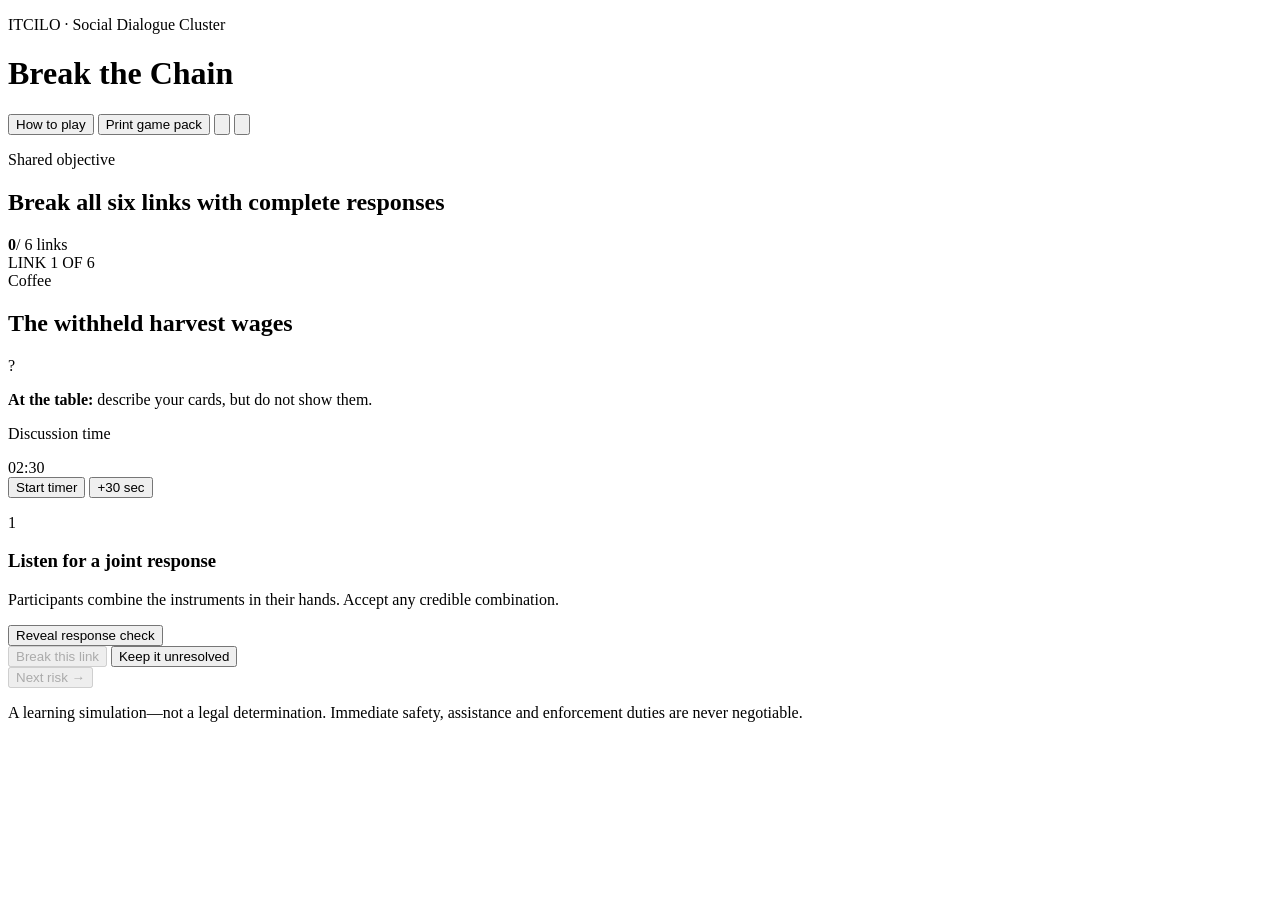
==== index.html @ f05ff4e0 "Publish Break the Chain from repository root" ====
<!doctype html>
<html lang="en">
<head>
  <meta charset="utf-8">
  <meta name="viewport" content="width=device-width, initial-scale=1">
  <meta name="theme-color" content="#0056a6">
  <meta name="description" content="A facilitated cooperative game about social dialogue and forced labour.">
  <title>Break the Chain</title>
  <link rel="icon" type="image/svg+xml" href="data:image/svg+xml,%3Csvg xmlns='http://www.w3.org/2000/svg' viewBox='0 0 64 64'%3E%3Crect width='64' height='64' rx='14' fill='%230056a6'/%3E%3Cg fill='none' stroke='%23fff' stroke-width='7' stroke-linecap='round'%3E%3Cpath d='M27 20h-7a12 12 0 0 0 0 24h7'/%3E%3Cpath d='M37 20h7a12 12 0 0 1 0 24h-7'/%3E%3C/g%3E%3Cpath d='m28 25 8 14M36 25l-8 14' stroke='%23ffca28' stroke-width='5' stroke-linecap='round'/%3E%3C/svg%3E">
  <link rel="stylesheet" href="styles.css">
</head>
<body>
  <div class="app-shell">
    <header class="topbar">
      <div class="brand-block">
        <div class="brand-mark" aria-hidden="true"><span></span><span></span></div>
        <div>
          <p class="eyebrow">ITCILO · Social Dialogue Cluster</p>
          <h1>Break the Chain</h1>
        </div>
      </div>
      <nav class="header-actions" aria-label="Game controls">
        <button class="button button-quiet" id="howButton" type="button">How to play</button>
        <button class="button button-quiet" id="printButton" type="button">Print game pack</button>
        <button class="icon-button" id="fullscreenButton" type="button" aria-label="Enter fullscreen" title="Fullscreen (F)">
          <svg viewBox="0 0 24 24" aria-hidden="true"><path d="M4 9V4h5M15 4h5v5M20 15v5h-5M9 20H4v-5"/></svg>
        </button>
        <button class="icon-button" id="resetButton" type="button" aria-label="Reset game" title="Reset game">
          <svg viewBox="0 0 24 24" aria-hidden="true"><path d="M4 12a8 8 0 1 0 2.3-5.7L4 8.6M4 4v4.6h4.6"/></svg>
        </button>
      </nav>
    </header>

    <main>
      <section class="chain-section" aria-labelledby="chainHeading">
        <div class="section-heading">
          <div>
            <p class="eyebrow" id="chainHeading">Shared objective</p>
            <h2>Break all six links with complete responses</h2>
          </div>
          <div class="score-chip"><strong id="scoreValue">0</strong><span>/ 6 links</span></div>
        </div>
        <div class="chain-track" id="chainTrack" role="list" aria-label="Six risk links"></div>
      </section>

      <section class="play-grid">
        <article class="risk-card" aria-labelledby="riskTitle">
          <div class="risk-card-topline">
            <div class="round-badge">LINK <span id="roundNumber">1</span> OF 6</div>
            <div class="sector-badge" id="sectorBadge">Coffee</div>
          </div>
          <h2 id="riskTitle">The withheld harvest wages</h2>
          <p class="scenario" id="scenarioText"></p>
          <div class="question-panel">
            <span class="question-icon" aria-hidden="true">?</span>
            <p id="questionText"></p>
          </div>
          <p class="table-rule"><strong>At the table:</strong> describe your cards, but do not show them.</p>
        </article>

        <aside class="control-panel" aria-label="Facilitator controls">
          <div class="timer-block">
            <div>
              <p class="eyebrow">Discussion time</p>
              <div class="timer" id="timer" role="timer" aria-live="off">02:30</div>
            </div>
            <div class="timer-actions">
              <button class="button button-primary" id="timerButton" type="button">Start timer</button>
              <button class="button button-small" id="addTimeButton" type="button">+30 sec</button>
            </div>
          </div>

          <div class="facilitator-step">
            <p class="step-number">1</p>
            <div>
              <h3>Listen for a joint response</h3>
              <p>Participants combine the instruments in their hands. Accept any credible combination.</p>
            </div>
          </div>

          <button class="button button-reveal" id="revealButton" type="button">Reveal response check</button>

          <div class="response-check" id="responseCheck" hidden>
            <p class="check-intro">Tick an outcome when the proposed response achieves it.</p>
            <div id="criteriaList"></div>
            <details class="facilitator-cue">
              <summary>Suggested instruments</summary>
              <p id="suggestedCards"></p>
            </details>
            <p class="legal-note" id="legalNote"></p>
          </div>

          <div class="decision-actions">
            <button class="button button-success" id="breakButton" type="button" disabled>Break this link</button>
            <button class="button button-warning" id="unresolvedButton" type="button">Keep it unresolved</button>
          </div>
          <button class="button button-next" id="nextButton" type="button" disabled>Next risk <span aria-hidden="true">→</span></button>
        </aside>
      </section>

      <p class="footer-note">A learning simulation—not a legal determination. Immediate safety, assistance and enforcement duties are never negotiable.</p>
    </main>
  </div>

  <dialog class="modal start-modal" id="startDialog">
    <div class="modal-accent"></div>
    <div class="modal-content">
      <p class="eyebrow">Cooperative classroom game · 25–30 minutes</p>
      <h2>Six risks. Twenty-four instruments. One shared chain.</h2>
      <p class="modal-lead">Eight participants each receive three instrument cards. Nobody has a complete response alone.</p>
      <ol class="start-steps">
        <li><span>1</span><div><strong>Print, cut and shuffle</strong><p>The pack contains 24 cards: Government, Employers and Workers.</p></div></li>
        <li><span>2</span><div><strong>Deal three cards each</strong><p>Participants may describe their cards, but may not show them.</p></div></li>
        <li><span>3</span><div><strong>Build six joint responses</strong><p>Break a link only when protection, remedy and prevention are all covered.</p></div></li>
      </ol>
      <div class="modal-actions">
        <button class="button button-secondary" id="startPrintButton" type="button">Print game pack</button>
        <button class="button button-primary button-large" id="startGameButton" type="button">Start the game</button>
      </div>
      <button class="text-button" id="startHowButton" type="button">Read the full facilitator instructions</button>
    </div>
  </dialog>

  <dialog class="modal instructions-modal" id="instructionsDialog">
    <div class="modal-header">
      <div>
        <p class="eyebrow">Facilitator guide</p>
        <h2>How to run Break the Chain</h2>
      </div>
      <button class="close-button" data-close="instructionsDialog" type="button" aria-label="Close instructions">×</button>
    </div>
    <div class="instruction-grid">
      <section>
        <h3>Before the activity</h3>
        <ol>
          <li>Print the game pack on A4 paper or card and cut out the 24 instrument cards.</li>
          <li>Shuffle all cards together. With eight participants, deal exactly three to each person.</li>
          <li>Project this game and keep control of the facilitator panel.</li>
          <li>Explain that card categories represent different contributions—not equal legal responsibility.</li>
        </ol>
      </section>
      <section>
        <h3>For each link</h3>
        <ol>
          <li>Read the risk aloud and start the 2 minute 30 second timer.</li>
          <li>Participants describe relevant cards without showing them and agree a joint response.</li>
          <li>Select <strong>Reveal response check</strong>. Tick the three outcomes their response covers.</li>
          <li>Break the link when all three outcomes are covered. Otherwise leave it unresolved and continue.</li>
        </ol>
      </section>
      <section>
        <h3>Facilitation principles</h3>
        <ul>
          <li>There is no single correct card combination. Reward defensible alternatives.</li>
          <li>Do not delay urgent protection while dialogue takes place.</li>
          <li>Worker voice supports detection and sustainable solutions; workers are not responsible for violations against them.</li>
          <li>ILO indicators are clues for inquiry, not a numerical test or automatic legal finding.</li>
        </ul>
      </section>
      <section>
        <h3>Suggested timing</h3>
        <dl class="timing-list">
          <div><dt>Set-up and rules</dt><dd>3 min</dd></div>
          <div><dt>Six rounds</dt><dd>15 min</dd></div>
          <div><dt>Reveal and debrief</dt><dd>7–10 min</dd></div>
        </dl>
        <p><strong>No printer?</strong> Write the 24 card titles on slips of paper. The activity depends on hidden hands, not polished cards.</p>
      </section>
    </div>
    <div class="source-strip">
      <span>Reference points</span>
      <a href="https://www.ilo.org/publications/ilo-indicators-forced-labour-1" target="_blank" rel="noreferrer">ILO Indicators of Forced Labour</a>
      <a href="https://normlex.ilo.org/dyn/nrmlx_en/f?p=NORMLEXPUB:12100:0::NO::P12100_ILO_CODE:P029" target="_blank" rel="noreferrer">Protocol of 2014</a>
    </div>
  </dialog>

  <dialog class="modal results-modal" id="resultsDialog">
    <div class="results-symbol" id="resultsSymbol" aria-hidden="true">6</div>
    <p class="eyebrow">Simulation complete</p>
    <h2 id="resultsTitle">The chain is broken</h2>
    <p class="results-copy" id="resultsCopy"></p>
    <div class="debrief-box">
      <h3>Debrief together</h3>
      <ol>
        <li>Which information was easiest—or hardest—to surface?</li>
        <li>Which actions had to happen immediately?</li>
        <li>What remedied harm, and what prevented recurrence?</li>
        <li>What would have been missing if one constituency were absent?</li>
        <li>Who held legal power, and who held knowledge or worker trust?</li>
      </ol>
    </div>
    <p class="closing-message">Social dialogue strengthens prevention and implementation. It does not replace protection, remedy or enforcement.</p>
    <div class="modal-actions">
      <button class="button button-secondary" id="reviewButton" type="button">Review the board</button>
      <button class="button button-primary" id="playAgainButton" type="button">Play again</button>
    </div>
  </dialog>

  <div class="toast" id="toast" role="status" aria-live="polite"></div>
  <div id="printZone" aria-hidden="true"></div>
  <script src="app.js"></script>
</body>
</html>
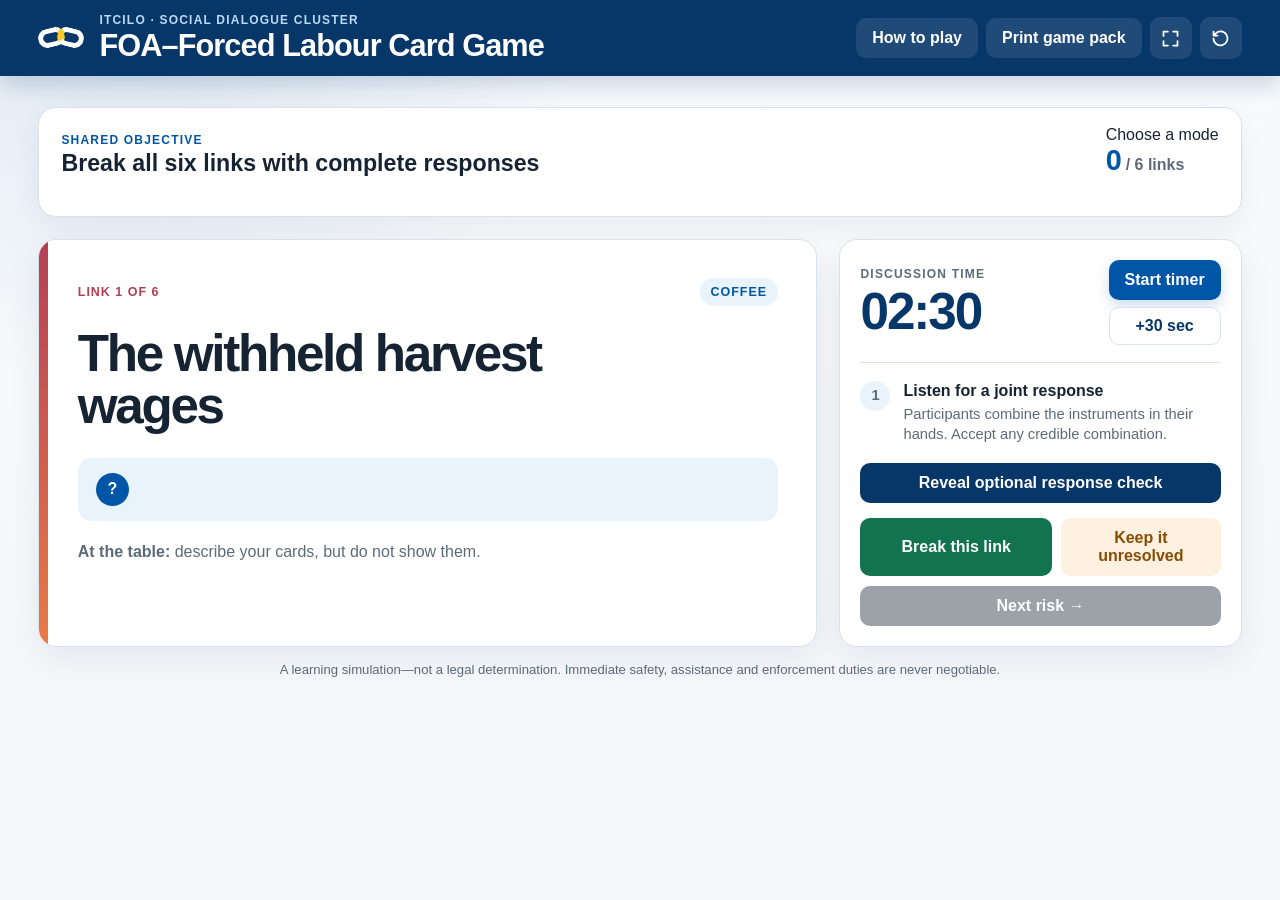
==== commit 6e39b148: "Add facilitator and online team game modes" ====
--- a/index.html
+++ b/index.html
@@ -4,8 +4,8 @@
   <meta charset="utf-8">
   <meta name="viewport" content="width=device-width, initial-scale=1">
   <meta name="theme-color" content="#0056a6">
-  <meta name="description" content="A facilitated cooperative game about social dialogue and forced labour.">
-  <title>Break the Chain</title>
+  <meta name="description" content="A simple card game about freedom of association, social dialogue and forced labour.">
+  <title>FOA–Forced Labour Card Game</title>
   <link rel="icon" type="image/svg+xml" href="data:image/svg+xml,%3Csvg xmlns='http://www.w3.org/2000/svg' viewBox='0 0 64 64'%3E%3Crect width='64' height='64' rx='14' fill='%230056a6'/%3E%3Cg fill='none' stroke='%23fff' stroke-width='7' stroke-linecap='round'%3E%3Cpath d='M27 20h-7a12 12 0 0 0 0 24h7'/%3E%3Cpath d='M37 20h7a12 12 0 0 1 0 24h-7'/%3E%3C/g%3E%3Cpath d='m28 25 8 14M36 25l-8 14' stroke='%23ffca28' stroke-width='5' stroke-linecap='round'/%3E%3C/svg%3E">
   <link rel="stylesheet" href="styles.css">
 </head>
@@ -16,7 +16,7 @@
         <div class="brand-mark" aria-hidden="true"><span></span><span></span></div>
         <div>
           <p class="eyebrow">ITCILO · Social Dialogue Cluster</p>
-          <h1>Break the Chain</h1>
+          <h1>FOA–Forced Labour Card Game</h1>
         </div>
       </div>
       <nav class="header-actions" aria-label="Game controls">
@@ -38,7 +38,10 @@
             <p class="eyebrow" id="chainHeading">Shared objective</p>
             <h2>Break all six links with complete responses</h2>
           </div>
-          <div class="score-chip"><strong id="scoreValue">0</strong><span>/ 6 links</span></div>
+          <div class="score-area">
+            <span class="mode-chip" id="modeChip">Choose a mode</span>
+            <div class="score-chip"><strong id="scoreValue">0</strong><span>/ 6 links</span></div>
+          </div>
         </div>
         <div class="chain-track" id="chainTrack" role="list" aria-label="Six risk links"></div>
       </section>
@@ -55,7 +58,20 @@
             <span class="question-icon" aria-hidden="true">?</span>
             <p id="questionText"></p>
           </div>
-          <p class="table-rule"><strong>At the table:</strong> describe your cards, but do not show them.</p>
+          <p class="table-rule" id="tableRule"><strong>At the table:</strong> describe your cards, but do not show them.</p>
+
+          <section class="team-hand-panel" id="teamHandPanel" hidden aria-labelledby="teamHandHeading">
+            <div class="team-hand-heading">
+              <div>
+                <p class="eyebrow">Your virtual hand</p>
+                <h3 id="teamHandHeading">Choose exactly 3 cards</h3>
+              </div>
+              <span class="selected-count" id="selectedCount">0 / 3 selected</span>
+            </div>
+            <div class="virtual-hand-grid" id="virtualHand"></div>
+            <p class="team-feedback" id="teamFeedback" aria-live="polite">Discuss the eight cards, then select the strongest three-card response.</p>
+            <button class="button button-success test-cards-button" id="testCardsButton" type="button" disabled>Test our 3 cards</button>
+          </section>
         </article>
 
         <aside class="control-panel" aria-label="Facilitator controls">
@@ -70,7 +86,7 @@
             </div>
           </div>
 
-          <div class="facilitator-step">
+          <div class="facilitator-step facilitator-only">
             <p class="step-number">1</p>
             <div>
               <h3>Listen for a joint response</h3>
@@ -78,9 +94,9 @@
             </div>
           </div>
 
-          <button class="button button-reveal" id="revealButton" type="button">Reveal response check</button>
-
-          <div class="response-check" id="responseCheck" hidden>
+          <button class="button button-reveal facilitator-only" id="revealButton" type="button">Reveal optional response check</button>
+
+          <div class="response-check facilitator-only" id="responseCheck" hidden>
             <p class="check-intro">Tick an outcome when the proposed response achieves it.</p>
             <div id="criteriaList"></div>
             <details class="facilitator-cue">
@@ -90,8 +106,8 @@
             <p class="legal-note" id="legalNote"></p>
           </div>
 
-          <div class="decision-actions">
-            <button class="button button-success" id="breakButton" type="button" disabled>Break this link</button>
+          <div class="decision-actions facilitator-only">
+            <button class="button button-success" id="breakButton" type="button">Break this link</button>
             <button class="button button-warning" id="unresolvedButton" type="button">Keep it unresolved</button>
           </div>
           <button class="button button-next" id="nextButton" type="button" disabled>Next risk <span aria-hidden="true">→</span></button>
@@ -105,17 +121,27 @@
   <dialog class="modal start-modal" id="startDialog">
     <div class="modal-accent"></div>
     <div class="modal-content">
-      <p class="eyebrow">Cooperative classroom game · 25–30 minutes</p>
-      <h2>Six risks. Twenty-four instruments. One shared chain.</h2>
-      <p class="modal-lead">Eight participants each receive three instrument cards. Nobody has a complete response alone.</p>
-      <ol class="start-steps">
-        <li><span>1</span><div><strong>Print, cut and shuffle</strong><p>The pack contains 24 cards: Government, Employers and Workers.</p></div></li>
-        <li><span>2</span><div><strong>Deal three cards each</strong><p>Participants may describe their cards, but may not show them.</p></div></li>
-        <li><span>3</span><div><strong>Build six joint responses</strong><p>Break a link only when protection, remedy and prevention are all covered.</p></div></li>
-      </ol>
-      <div class="modal-actions">
-        <button class="button button-secondary" id="startPrintButton" type="button">Print game pack</button>
-        <button class="button button-primary button-large" id="startGameButton" type="button">Start the game</button>
+      <p class="eyebrow">Interactive classroom game · about 25 minutes</p>
+      <h2>Choose how your group will play</h2>
+      <p class="modal-lead">Both versions use the same six forced-labour risks and show why worker voice and joint action matter.</p>
+      <div class="mode-choice-grid">
+        <section class="mode-choice">
+          <span class="mode-label">In the room</span>
+          <h3>Facilitator + printed cards</h3>
+          <p>Deal the 24 printed cards. You decide when a response is credible and may break a link without revealing the response check.</p>
+          <div class="mode-actions">
+            <button class="button button-secondary" id="startPrintButton" type="button">Print game pack</button>
+            <button class="button button-primary" id="startFacilitatorButton" type="button">Start facilitator mode</button>
+          </div>
+        </section>
+        <section class="mode-choice mode-choice-team">
+          <span class="mode-label">Hybrid or online</span>
+          <h3>Team Challenge</h3>
+          <p>Each team gets the same hand of eight virtual cards. Choose three cards, beat the timer and race to break all six links.</p>
+          <label class="team-name-label" for="teamNameInput">Team name <span>(optional)</span></label>
+          <input class="team-name-input" id="teamNameInput" type="text" maxlength="30" placeholder="e.g. Team Blue" autocomplete="off">
+          <button class="button button-primary" id="startTeamButton" type="button">Start Team Challenge</button>
+        </section>
       </div>
       <button class="text-button" id="startHowButton" type="button">Read the full facilitator instructions</button>
     </div>
@@ -125,46 +151,47 @@
     <div class="modal-header">
       <div>
         <p class="eyebrow">Facilitator guide</p>
-        <h2>How to run Break the Chain</h2>
+        <h2>How to run the game</h2>
       </div>
       <button class="close-button" data-close="instructionsDialog" type="button" aria-label="Close instructions">×</button>
     </div>
     <div class="instruction-grid">
       <section>
-        <h3>Before the activity</h3>
+        <h3>Option A · Facilitator mode</h3>
         <ol>
           <li>Print the game pack on A4 paper or card and cut out the 24 instrument cards.</li>
           <li>Shuffle all cards together. With eight participants, deal exactly three to each person.</li>
           <li>Project this game and keep control of the facilitator panel.</li>
-          <li>Explain that card categories represent different contributions—not equal legal responsibility.</li>
+          <li>After discussion, select <strong>Break this link</strong>. The response check is optional and does not need to be revealed.</li>
         </ol>
       </section>
       <section>
-        <h3>For each link</h3>
+        <h3>Option B · Team Challenge</h3>
         <ol>
-          <li>Read the risk aloud and start the 2 minute 30 second timer.</li>
-          <li>Participants describe relevant cards without showing them and agree a joint response.</li>
-          <li>Select <strong>Reveal response check</strong>. Tick the three outcomes their response covers.</li>
-          <li>Break the link when all three outcomes are covered. Otherwise leave it unresolved and continue.</li>
+          <li>Create teams and give each team the public game link. One device controls the game for that team.</li>
+          <li>For a hybrid group of 16, use four teams of four: two in-person and two online participants per team.</li>
+          <li>For each link, discuss the eight virtual cards and choose exactly three before time runs out.</li>
+          <li>Select <strong>Test our 3 cards</strong>. The game identifies missing outcomes without revealing an answer. First team through all six links wins.</li>
         </ol>
       </section>
       <section>
-        <h3>Facilitation principles</h3>
+        <h3>What makes a strong response?</h3>
         <ul>
-          <li>There is no single correct card combination. Reward defensible alternatives.</li>
+          <li>It covers immediate protection, remedy or enforcement, and prevention or worker voice.</li>
+          <li>It includes a Workers card and combines at least two actor groups.</li>
+          <li>More than one three-card combination can work.</li>
           <li>Do not delay urgent protection while dialogue takes place.</li>
           <li>Worker voice supports detection and sustainable solutions; workers are not responsible for violations against them.</li>
-          <li>ILO indicators are clues for inquiry, not a numerical test or automatic legal finding.</li>
         </ul>
       </section>
       <section>
         <h3>Suggested timing</h3>
         <dl class="timing-list">
           <div><dt>Set-up and rules</dt><dd>3 min</dd></div>
-          <div><dt>Six rounds</dt><dd>15 min</dd></div>
-          <div><dt>Reveal and debrief</dt><dd>7–10 min</dd></div>
+          <div><dt>Six links</dt><dd>15–18 min</dd></div>
+          <div><dt>Debrief</dt><dd>7–10 min</dd></div>
         </dl>
-        <p><strong>No printer?</strong> Write the 24 card titles on slips of paper. The activity depends on hidden hands, not polished cards.</p>
+        <p><strong>Online note:</strong> the game does not share live state between devices. Each team plays its own copy, while teammates talk in the same room or breakout room.</p>
       </section>
     </div>
     <div class="source-strip">
--- a/styles.css
+++ b/styles.css
@@ -0,0 +1,283 @@
+:root {
+  --blue: #0056a6;
+  --blue-dark: #073769;
+  --blue-soft: #e9f3fc;
+  --ink: #152333;
+  --muted: #5d6b79;
+  --line: #d9e2ea;
+  --paper: #ffffff;
+  --background: #f4f7fa;
+  --gov: #2457a7;
+  --employer: #e97814;
+  --worker: #1d8b62;
+  --danger: #b33f56;
+  --warning: #a96009;
+  --success: #11734f;
+  --shadow: 0 18px 50px rgba(7, 55, 105, 0.13);
+  color-scheme: light;
+  font-family: Arial, Helvetica, sans-serif;
+}
+
+* { box-sizing: border-box; }
+
+html, body { min-height: 100%; }
+
+body {
+  margin: 0;
+  background:
+    radial-gradient(circle at 10% -10%, rgba(0, 86, 166, 0.13), transparent 30rem),
+    linear-gradient(180deg, #f8fafc 0%, var(--background) 100%);
+  color: var(--ink);
+  font-size: 16px;
+}
+
+button, input { font: inherit; }
+button { cursor: pointer; }
+button:focus-visible, a:focus-visible, summary:focus-visible, input:focus-visible {
+  outline: 3px solid #ffca28;
+  outline-offset: 3px;
+}
+
+.app-shell { min-height: 100vh; }
+
+.topbar {
+  min-height: 76px;
+  padding: 12px clamp(18px, 3vw, 46px);
+  background: var(--blue-dark);
+  color: white;
+  display: flex;
+  align-items: center;
+  justify-content: space-between;
+  gap: 20px;
+  box-shadow: 0 8px 22px rgba(7, 55, 105, 0.2);
+}
+
+.brand-block { display: flex; align-items: center; gap: 15px; }
+.brand-block h1 { margin: 1px 0 0; font-size: clamp(1.45rem, 2.4vw, 2rem); letter-spacing: -0.03em; }
+.brand-mark { width: 46px; height: 38px; position: relative; flex: 0 0 auto; }
+.brand-mark span {
+  position: absolute;
+  top: 9px;
+  width: 27px;
+  height: 19px;
+  border: 5px solid white;
+  border-radius: 999px;
+}
+.brand-mark span:first-child { left: 0; transform: rotate(-14deg); border-right-color: #ffca28; }
+.brand-mark span:last-child { right: 0; transform: rotate(14deg); border-left-color: #ffca28; }
+
+.eyebrow { margin: 0; font-size: 0.75rem; font-weight: 800; text-transform: uppercase; letter-spacing: 0.1em; }
+.topbar .eyebrow { color: #bcd9f4; }
+
+.header-actions { display: flex; align-items: center; gap: 8px; }
+
+.button, .icon-button, .close-button {
+  border: 0;
+  border-radius: 10px;
+  font-weight: 800;
+  transition: transform 150ms ease, background 150ms ease, box-shadow 150ms ease, opacity 150ms ease;
+}
+.button:hover:not(:disabled), .icon-button:hover:not(:disabled), .close-button:hover { transform: translateY(-1px); }
+.button:active:not(:disabled), .icon-button:active:not(:disabled) { transform: translateY(0); }
+.button:disabled { cursor: not-allowed; opacity: 0.42; }
+.button { padding: 11px 16px; }
+.button-quiet { background: rgba(255,255,255,0.1); color: white; }
+.button-quiet:hover { background: rgba(255,255,255,0.18); }
+.button-primary { background: var(--blue); color: white; box-shadow: 0 6px 14px rgba(0,86,166,0.2); }
+.button-secondary { background: var(--blue-soft); color: var(--blue-dark); }
+.button-success { background: var(--success); color: white; flex: 1.25; }
+.button-warning { background: #fff1df; color: #874c06; flex: 1; }
+.button-reveal { width: 100%; background: var(--blue-dark); color: white; font-size: 1rem; }
+.button-next { width: 100%; margin-top: 10px; background: var(--ink); color: white; }
+.button-small { padding: 9px 12px; background: white; color: var(--blue-dark); border: 1px solid var(--line); }
+.button-large { padding: 14px 22px; font-size: 1.05rem; }
+.icon-button { width: 42px; height: 42px; display: grid; place-items: center; background: rgba(255,255,255,0.1); color: white; }
+.icon-button svg { width: 21px; fill: none; stroke: currentColor; stroke-width: 2; stroke-linecap: round; stroke-linejoin: round; }
+
+main { width: min(1500px, 100%); margin: 0 auto; padding: clamp(20px, 2.4vw, 38px) clamp(18px, 3vw, 46px) 24px; }
+
+.chain-section {
+  background: var(--paper);
+  border: 1px solid var(--line);
+  border-radius: 18px;
+  padding: 18px 22px 23px;
+  box-shadow: 0 10px 28px rgba(21,35,51,0.06);
+}
+.section-heading { display: flex; align-items: end; justify-content: space-between; gap: 18px; margin-bottom: 16px; }
+.section-heading .eyebrow { color: var(--blue); }
+.section-heading h2 { margin: 3px 0 0; font-size: clamp(1.05rem, 2vw, 1.45rem); }
+.score-chip { display: flex; align-items: baseline; gap: 4px; color: var(--muted); white-space: nowrap; }
+.score-chip strong { font-size: 1.8rem; color: var(--blue); }
+.score-chip span { font-weight: 700; }
+
+.chain-track { display: grid; grid-template-columns: repeat(6, minmax(100px, 1fr)); gap: 0; padding: 0 18px; }
+.chain-link {
+  min-height: 67px;
+  margin: 0 -7px;
+  padding: 8px 18px;
+  border: 7px solid #718297;
+  border-radius: 999px;
+  background: white;
+  color: var(--ink);
+  position: relative;
+  display: grid;
+  place-items: center;
+  text-align: center;
+  font-weight: 900;
+  line-height: 1.05;
+  z-index: 1;
+  transform: rotate(-4deg);
+}
+.chain-link:nth-child(even) { transform: rotate(4deg); z-index: 2; }
+.chain-link.current { border-color: #ffb000; box-shadow: 0 0 0 5px rgba(255,176,0,0.2); }
+.chain-link.broken {
+  border-style: dashed;
+  border-color: var(--success);
+  color: var(--success);
+  background: #effaf5;
+  transform: translateY(-7px) rotate(-9deg);
+}
+.chain-link.broken:nth-child(even) { transform: translateY(7px) rotate(9deg); }
+.chain-link.unresolved { border-color: var(--danger); background: #fff2f5; color: #85293d; }
+.chain-link .link-number { display: block; font-size: 0.7rem; letter-spacing: 0.08em; opacity: 0.72; margin-bottom: 3px; }
+.chain-link .link-state { font-size: 0.78rem; }
+
+.play-grid { display: grid; grid-template-columns: minmax(0, 1.55fr) minmax(330px, 0.8fr); gap: 22px; margin-top: 22px; align-items: stretch; }
+.risk-card, .control-panel { background: var(--paper); border: 1px solid var(--line); border-radius: 18px; box-shadow: 0 12px 34px rgba(21,35,51,0.07); }
+.risk-card { padding: clamp(24px, 3vw, 42px); position: relative; overflow: hidden; }
+.risk-card::before { content: ""; position: absolute; left: 0; top: 0; bottom: 0; width: 9px; background: linear-gradient(var(--danger), #e87b46); }
+.risk-card-topline { display: flex; justify-content: space-between; gap: 16px; align-items: center; }
+.round-badge, .sector-badge { font-size: 0.78rem; font-weight: 900; text-transform: uppercase; letter-spacing: 0.08em; }
+.round-badge { color: var(--danger); }
+.sector-badge { color: var(--blue); background: var(--blue-soft); padding: 7px 11px; border-radius: 999px; }
+.risk-card h2 { margin: 22px 0 14px; font-size: clamp(2rem, 4vw, 3.35rem); line-height: 1.02; letter-spacing: -0.045em; max-width: 18ch; }
+.scenario { font-size: clamp(1.08rem, 1.8vw, 1.36rem); line-height: 1.48; max-width: 64ch; margin: 0; }
+.question-panel { display: flex; align-items: center; gap: 14px; background: var(--blue-soft); border-radius: 14px; padding: 15px 18px; margin-top: 25px; }
+.question-panel p { margin: 0; color: var(--blue-dark); font-size: 1.08rem; font-weight: 800; line-height: 1.35; }
+.question-icon { flex: 0 0 auto; width: 33px; height: 33px; border-radius: 50%; display: grid; place-items: center; background: var(--blue); color: white; font-weight: 900; }
+.table-rule { margin: 22px 0 0; color: var(--muted); }
+
+.control-panel { padding: 20px; }
+.timer-block { display: flex; justify-content: space-between; align-items: center; gap: 16px; padding-bottom: 17px; border-bottom: 1px solid var(--line); }
+.timer-block .eyebrow { color: var(--muted); }
+.timer { font-variant-numeric: tabular-nums; font-size: clamp(2.4rem, 4vw, 3.35rem); font-weight: 900; line-height: 1; color: var(--blue-dark); margin-top: 5px; letter-spacing: -0.04em; }
+.timer.urgent { color: var(--danger); animation: pulse 1s infinite; }
+.timer-actions { display: grid; gap: 7px; }
+.facilitator-step { display: flex; gap: 13px; margin: 18px 0; }
+.step-number { margin: 0; flex: 0 0 auto; width: 30px; height: 30px; border-radius: 50%; background: var(--blue-soft); color: var(--blue); display: grid; place-items: center; font-weight: 900; }
+.facilitator-step h3 { margin: 1px 0 4px; font-size: 1rem; }
+.facilitator-step p { margin: 0; color: var(--muted); line-height: 1.4; font-size: 0.92rem; }
+.response-check { margin-top: 15px; padding: 14px; background: #f7f9fb; border: 1px solid var(--line); border-radius: 13px; }
+.check-intro { margin: 0 0 11px; font-size: 0.88rem; color: var(--muted); }
+.criterion { display: grid; grid-template-columns: 25px 1fr; gap: 10px; align-items: start; padding: 9px 0; border-top: 1px solid #e4eaf0; }
+.criterion:first-child { border-top: 0; }
+.criterion input { width: 20px; height: 20px; accent-color: var(--success); margin-top: 2px; }
+.criterion strong { display: block; font-size: 0.88rem; color: var(--blue-dark); margin-bottom: 2px; }
+.criterion span { display: block; font-size: 0.86rem; line-height: 1.35; }
+.facilitator-cue { border-top: 1px solid var(--line); margin-top: 8px; padding-top: 9px; }
+.facilitator-cue summary { cursor: pointer; color: var(--blue); font-weight: 800; font-size: 0.87rem; }
+.facilitator-cue p, .legal-note { font-size: 0.82rem; line-height: 1.35; color: var(--muted); }
+.legal-note { margin: 9px 0 0; }
+.decision-actions { display: flex; gap: 9px; margin-top: 15px; }
+.footer-note { margin: 15px 0 0; color: var(--muted); font-size: 0.82rem; text-align: center; }
+
+.modal { width: min(940px, calc(100% - 28px)); max-height: calc(100vh - 28px); border: 0; border-radius: 20px; padding: 0; box-shadow: 0 28px 90px rgba(7,55,105,0.28); color: var(--ink); }
+.modal::backdrop { background: rgba(7, 28, 50, 0.72); backdrop-filter: blur(4px); }
+.modal-accent { height: 10px; background: linear-gradient(90deg, var(--gov) 0 33.33%, var(--employer) 33.33% 66.66%, var(--worker) 66.66%); }
+.modal-content { padding: clamp(25px, 4vw, 46px); }
+.modal-content > .eyebrow, .modal-header .eyebrow, .results-modal > .eyebrow { color: var(--blue); }
+.modal h2 { margin: 8px 0 12px; font-size: clamp(1.8rem, 4vw, 3rem); line-height: 1.05; letter-spacing: -0.04em; }
+.modal-lead { font-size: 1.12rem; color: var(--muted); line-height: 1.5; max-width: 65ch; }
+.start-steps { list-style: none; padding: 0; display: grid; grid-template-columns: repeat(3, 1fr); gap: 13px; margin: 25px 0; }
+.start-steps li { border: 1px solid var(--line); background: #f8fafc; border-radius: 14px; padding: 16px; display: flex; gap: 12px; }
+.start-steps li > span { flex: 0 0 auto; width: 28px; height: 28px; border-radius: 50%; display: grid; place-items: center; background: var(--blue); color: white; font-weight: 900; }
+.start-steps strong { display: block; margin: 3px 0 5px; }
+.start-steps p { margin: 0; color: var(--muted); font-size: 0.9rem; line-height: 1.35; }
+.modal-actions { display: flex; justify-content: center; gap: 10px; flex-wrap: wrap; }
+.text-button { display: block; margin: 15px auto 0; border: 0; background: transparent; color: var(--blue); font-weight: 800; text-decoration: underline; text-underline-offset: 3px; }
+.modal-header { display: flex; align-items: start; justify-content: space-between; gap: 18px; padding: 28px 30px 18px; border-bottom: 1px solid var(--line); }
+.modal-header h2 { font-size: clamp(1.6rem, 3vw, 2.35rem); margin-bottom: 0; }
+.close-button { width: 40px; height: 40px; background: #eef2f6; color: var(--ink); font-size: 1.8rem; line-height: 1; }
+.instruction-grid { padding: 22px 30px 28px; display: grid; grid-template-columns: 1fr 1fr; gap: 22px 32px; overflow-y: auto; }
+.instruction-grid h3 { margin: 0 0 10px; color: var(--blue-dark); }
+.instruction-grid ol, .instruction-grid ul { margin: 0; padding-left: 22px; line-height: 1.45; }
+.instruction-grid li + li { margin-top: 7px; }
+.timing-list { margin: 0 0 15px; }
+.timing-list div { display: flex; justify-content: space-between; gap: 20px; padding: 8px 0; border-bottom: 1px solid var(--line); }
+.timing-list dt { font-weight: 700; }
+.timing-list dd { margin: 0; font-weight: 900; color: var(--blue); }
+.source-strip { display: flex; gap: 15px; align-items: center; flex-wrap: wrap; padding: 15px 30px; background: var(--blue-dark); color: white; font-size: 0.88rem; }
+.source-strip span { font-weight: 900; }
+.source-strip a { color: #d8ebff; }
+
+.results-modal { max-width: 720px; text-align: center; padding: 34px; }
+.results-symbol { width: 82px; height: 82px; border-radius: 50%; display: grid; place-items: center; margin: 0 auto 17px; background: var(--blue-soft); color: var(--blue); font-size: 2.4rem; font-weight: 900; }
+.results-modal h2 { margin-top: 6px; }
+.results-copy { color: var(--muted); font-size: 1.08rem; line-height: 1.45; }
+.debrief-box { text-align: left; background: #f6f9fc; border: 1px solid var(--line); border-radius: 14px; padding: 18px 21px; margin: 21px 0; }
+.debrief-box h3 { margin: 0 0 9px; color: var(--blue-dark); }
+.debrief-box ol { margin: 0; padding-left: 22px; line-height: 1.45; }
+.debrief-box li + li { margin-top: 5px; }
+.closing-message { font-weight: 800; color: var(--blue-dark); }
+
+.toast { position: fixed; left: 50%; bottom: 24px; transform: translate(-50%, 120px); background: var(--ink); color: white; border-radius: 999px; padding: 12px 18px; font-weight: 800; box-shadow: var(--shadow); opacity: 0; transition: 220ms ease; z-index: 50; }
+.toast.show { transform: translate(-50%, 0); opacity: 1; }
+
+#printZone { display: none; }
+
+@keyframes pulse { 50% { opacity: 0.55; } }
+
+@media (max-width: 980px) {
+  .play-grid { grid-template-columns: 1fr; }
+  .chain-track { grid-template-columns: repeat(3, 1fr); gap: 8px; padding: 0; }
+  .chain-link, .chain-link:nth-child(even) { margin: 0; transform: none; }
+  .chain-link.broken, .chain-link.broken:nth-child(even) { transform: translateY(-3px) rotate(-2deg); }
+  .start-steps { grid-template-columns: 1fr; }
+}
+
+@media (max-width: 720px) {
+  .topbar { align-items: flex-start; }
+  .header-actions .button { display: none; }
+  .brand-mark { display: none; }
+  .instruction-grid { grid-template-columns: 1fr; }
+  .section-heading { align-items: start; }
+  .chain-track { grid-template-columns: repeat(2, 1fr); }
+  .risk-card h2 { font-size: 2rem; }
+  .timer-block { align-items: flex-end; }
+}
+
+@media (max-width: 470px) {
+  .topbar { padding: 11px 14px; }
+  main { padding-left: 12px; padding-right: 12px; }
+  .chain-section, .risk-card, .control-panel { border-radius: 13px; }
+  .chain-track { grid-template-columns: 1fr 1fr; }
+  .decision-actions { flex-direction: column; }
+  .timer-block { flex-direction: column; align-items: stretch; }
+  .timer-actions { grid-template-columns: 1fr 1fr; }
+  .modal-actions { flex-direction: column; }
+}
+
+@media print {
+  @page { size: A4 portrait; margin: 9mm; }
+  body { background: white !important; }
+  body > *:not(#printZone) { display: none !important; }
+  #printZone { display: block !important; color: #111; }
+  .print-page { width: 192mm; min-height: 279mm; page-break-after: always; display: grid; grid-template-columns: 1fr 1fr; grid-template-rows: repeat(4, 1fr); gap: 5mm; }
+  .print-page:last-child { page-break-after: auto; }
+  .print-card { border: 1.5px dashed #7a8795; border-radius: 4mm; padding: 6mm; display: flex; flex-direction: column; justify-content: space-between; break-inside: avoid; }
+  .print-card.gov { border-top: 8mm solid var(--gov); }
+  .print-card.employer { border-top: 8mm solid var(--employer); }
+  .print-card.worker { border-top: 8mm solid var(--worker); }
+  .print-card .card-type { font-size: 9pt; font-weight: 900; text-transform: uppercase; letter-spacing: 0.08em; }
+  .print-card h2 { font-size: 16pt; line-height: 1.08; margin: 4mm 0; }
+  .print-card p { font-size: 10.5pt; line-height: 1.3; margin: 0; }
+  .print-card .card-code { align-self: flex-end; font-size: 9pt; font-weight: 900; }
+  .print-guide { width: 192mm; min-height: 279mm; page-break-after: auto; padding: 4mm 5mm; }
+  .print-guide h1 { color: var(--blue-dark); font-size: 25pt; margin: 0 0 3mm; }
+  .print-guide .guide-subtitle { font-size: 13pt; margin: 0 0 7mm; }
+  .guide-columns { columns: 2; column-gap: 12mm; }
+  .guide-section { break-inside: avoid; margin-bottom: 6mm; }
+  .guide-section h2 { color: var(--blue-dark); font-size: 14pt; margin: 0 0 2mm; }
+  .guide-section p, .guide-section li { font-size: 10.5pt; line-height: 1.35; }
+  .guide-section ol, .guide-section ul { padding-left: 5mm; margin-top: 2mm; }
+}
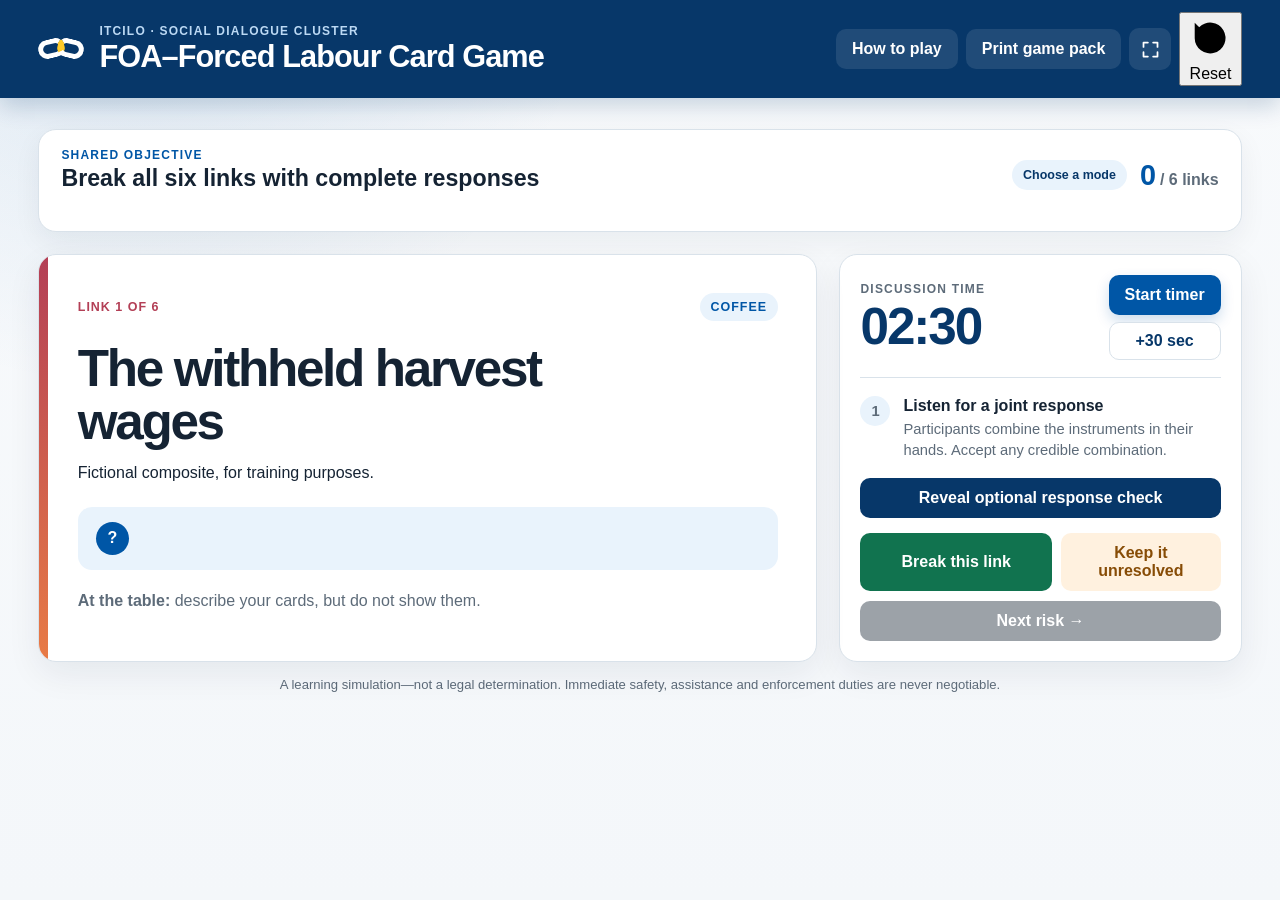
==== commit cf043051: "Add link count choice and richer results" ====
--- a/index.html
+++ b/index.html
@@ -25,8 +25,9 @@
         <button class="icon-button" id="fullscreenButton" type="button" aria-label="Enter fullscreen" title="Fullscreen (F)">
           <svg viewBox="0 0 24 24" aria-hidden="true"><path d="M4 9V4h5M15 4h5v5M20 15v5h-5M9 20H4v-5"/></svg>
         </button>
-        <button class="icon-button" id="resetButton" type="button" aria-label="Reset game" title="Reset game">
+        <button class="reset-button" id="resetButton" type="button" aria-label="Reset game" title="Reset game and clear saved progress">
           <svg viewBox="0 0 24 24" aria-hidden="true"><path d="M4 12a8 8 0 1 0 2.3-5.7L4 8.6M4 4v4.6h4.6"/></svg>
+          <span>Reset</span>
         </button>
       </nav>
     </header>
@@ -36,11 +37,11 @@
         <div class="section-heading">
           <div>
             <p class="eyebrow" id="chainHeading">Shared objective</p>
-            <h2>Break all six links with complete responses</h2>
+            <h2 id="chainObjective">Break all six links with complete responses</h2>
           </div>
           <div class="score-area">
             <span class="mode-chip" id="modeChip">Choose a mode</span>
-            <div class="score-chip"><strong id="scoreValue">0</strong><span>/ 6 links</span></div>
+            <div class="score-chip"><strong id="scoreValue">0</strong><span id="scoreTotal">/ 6 links</span></div>
           </div>
         </div>
         <div class="chain-track" id="chainTrack" role="list" aria-label="Six risk links"></div>
@@ -49,11 +50,12 @@
       <section class="play-grid">
         <article class="risk-card" aria-labelledby="riskTitle">
           <div class="risk-card-topline">
-            <div class="round-badge">LINK <span id="roundNumber">1</span> OF 6</div>
+            <div class="round-badge">LINK <span id="roundNumber">1</span> OF <span id="roundTotal">6</span></div>
             <div class="sector-badge" id="sectorBadge">Coffee</div>
           </div>
           <h2 id="riskTitle">The withheld harvest wages</h2>
           <p class="scenario" id="scenarioText"></p>
+          <p class="fictional-note">Fictional composite, for training purposes.</p>
           <div class="question-panel">
             <span class="question-icon" aria-hidden="true">?</span>
             <p id="questionText"></p>
@@ -123,7 +125,13 @@
     <div class="modal-content">
       <p class="eyebrow">Interactive classroom game · about 25 minutes</p>
       <h2>Choose how your group will play</h2>
-      <p class="modal-lead">Both versions use the same six forced-labour risks and show why worker voice and joint action matter.</p>
+      <p class="modal-lead">Both versions draw from the same six forced-labour risks and show why worker voice and joint action matter.</p>
+      <fieldset class="link-count-picker">
+        <legend>How many links will you play?</legend>
+        <label><input type="radio" name="linkCount" value="4"><span><strong>4 links</strong><small>Quick · about 12 min</small></span></label>
+        <label><input type="radio" name="linkCount" value="5"><span><strong>5 links</strong><small>Standard · about 15 min</small></span></label>
+        <label><input type="radio" name="linkCount" value="6" checked><span><strong>6 links</strong><small>Full game · about 18 min</small></span></label>
+      </fieldset>
       <div class="mode-choice-grid">
         <section class="mode-choice">
           <span class="mode-label">In the room</span>
@@ -137,7 +145,7 @@
         <section class="mode-choice mode-choice-team">
           <span class="mode-label">Hybrid or online</span>
           <h3>Team Challenge</h3>
-          <p>Each team gets the same hand of eight virtual cards. Choose three cards, beat the timer and race to break all six links.</p>
+          <p>Each team gets the same hand of eight virtual cards. Choose three cards, beat the timer and race to break every selected link.</p>
           <label class="team-name-label" for="teamNameInput">Team name <span>(optional)</span></label>
           <input class="team-name-input" id="teamNameInput" type="text" maxlength="30" placeholder="e.g. Team Blue" autocomplete="off">
           <button class="button button-primary" id="startTeamButton" type="button">Start Team Challenge</button>
@@ -171,7 +179,7 @@
           <li>Create teams and give each team the public game link. One device controls the game for that team.</li>
           <li>For a hybrid group of 16, use four teams of four: two in-person and two online participants per team.</li>
           <li>For each link, discuss the eight virtual cards and choose exactly three before time runs out.</li>
-          <li>Select <strong>Test our 3 cards</strong>. The game identifies missing outcomes without revealing an answer. First team through all six links wins.</li>
+          <li>Select <strong>Test our 3 cards</strong>. The game identifies missing outcomes without revealing an answer. First team through its selected links wins.</li>
         </ol>
       </section>
       <section>
@@ -188,7 +196,7 @@
         <h3>Suggested timing</h3>
         <dl class="timing-list">
           <div><dt>Set-up and rules</dt><dd>3 min</dd></div>
-          <div><dt>Six links</dt><dd>15–18 min</dd></div>
+          <div><dt>Four to six links</dt><dd>12–18 min</dd></div>
           <div><dt>Debrief</dt><dd>7–10 min</dd></div>
         </dl>
         <p><strong>Online note:</strong> the game does not share live state between devices. Each team plays its own copy, while teammates talk in the same room or breakout room.</p>
@@ -202,10 +210,19 @@
   </dialog>
 
   <dialog class="modal results-modal" id="resultsDialog">
-    <div class="results-symbol" id="resultsSymbol" aria-hidden="true">6</div>
     <p class="eyebrow">Simulation complete</p>
     <h2 id="resultsTitle">The chain is broken</h2>
     <p class="results-copy" id="resultsCopy"></p>
+    <div class="results-stats" aria-label="Game result">
+      <div><span>Team</span><strong id="resultsTeamValue">—</strong></div>
+      <div><span>Links broken</span><strong id="resultsLinksValue">0 / 6</strong></div>
+      <div><span>Elapsed time</span><strong id="resultsTimeValue">0:00</strong></div>
+    </div>
+    <p class="results-instruction" id="reportTimeInstruction">Tell the facilitator your time — online teams, post it in the chat.</p>
+    <div class="foa-finding" id="foaFinding" hidden>
+      <p class="eyebrow">Freedom of association finding</p>
+      <p id="foaFindingText"></p>
+    </div>
     <div class="debrief-box">
       <h3>Debrief together</h3>
       <ol>
@@ -219,7 +236,7 @@
     <p class="closing-message">Social dialogue strengthens prevention and implementation. It does not replace protection, remedy or enforcement.</p>
     <div class="modal-actions">
       <button class="button button-secondary" id="reviewButton" type="button">Review the board</button>
-      <button class="button button-primary" id="playAgainButton" type="button">Play again</button>
+      <button class="button button-reset-large" id="resetResultsButton" type="button">Reset for the next game</button>
     </div>
   </dialog>
 
--- a/styles.css
+++ b/styles.css
@@ -19,6 +19,7 @@
 }
 
 * { box-sizing: border-box; }
+[hidden] { display: none !important; }
 
 html, body { min-height: 100%; }
 
@@ -106,6 +107,8 @@
 .section-heading { display: flex; align-items: end; justify-content: space-between; gap: 18px; margin-bottom: 16px; }
 .section-heading .eyebrow { color: var(--blue); }
 .section-heading h2 { margin: 3px 0 0; font-size: clamp(1.05rem, 2vw, 1.45rem); }
+.score-area { display: flex; align-items: center; gap: 13px; flex-wrap: wrap; justify-content: flex-end; }
+.mode-chip { display: inline-flex; align-items: center; min-height: 30px; padding: 6px 11px; border-radius: 999px; background: var(--blue-soft); color: var(--blue-dark); font-size: 0.78rem; font-weight: 900; }
 .score-chip { display: flex; align-items: baseline; gap: 4px; color: var(--muted); white-space: nowrap; }
 .score-chip strong { font-size: 1.8rem; color: var(--blue); }
 .score-chip span { font-weight: 700; }
@@ -156,6 +159,40 @@
 .question-panel p { margin: 0; color: var(--blue-dark); font-size: 1.08rem; font-weight: 800; line-height: 1.35; }
 .question-icon { flex: 0 0 auto; width: 33px; height: 33px; border-radius: 50%; display: grid; place-items: center; background: var(--blue); color: white; font-weight: 900; }
 .table-rule { margin: 22px 0 0; color: var(--muted); }
+
+.team-hand-panel { margin-top: 24px; padding-top: 22px; border-top: 1px solid var(--line); }
+.team-hand-heading { display: flex; align-items: end; justify-content: space-between; gap: 15px; margin-bottom: 13px; }
+.team-hand-heading .eyebrow { color: var(--blue); }
+.team-hand-heading h3 { margin: 3px 0 0; color: var(--blue-dark); font-size: 1.3rem; }
+.selected-count { flex: 0 0 auto; padding: 7px 10px; border-radius: 999px; background: #eef2f6; color: var(--muted); font-size: 0.8rem; font-weight: 900; }
+.selected-count.ready { background: #e4f7ee; color: var(--success); }
+.virtual-hand-grid { display: grid; grid-template-columns: repeat(4, minmax(0, 1fr)); gap: 10px; }
+.virtual-card {
+  min-height: 164px;
+  padding: 13px;
+  border: 2px solid var(--line);
+  border-top-width: 7px;
+  border-radius: 13px;
+  background: white;
+  color: var(--ink);
+  text-align: left;
+  display: flex;
+  flex-direction: column;
+  gap: 8px;
+  transition: transform 140ms ease, border-color 140ms ease, box-shadow 140ms ease, opacity 140ms ease;
+}
+.virtual-card.gov { border-top-color: var(--gov); }
+.virtual-card.employer { border-top-color: var(--employer); }
+.virtual-card.worker { border-top-color: var(--worker); }
+.virtual-card:hover:not(:disabled) { transform: translateY(-2px); box-shadow: 0 8px 20px rgba(21,35,51,0.12); }
+.virtual-card.selected { border-color: #ffb000; border-top-color: #ffb000; background: #fffaf0; box-shadow: 0 0 0 3px rgba(255,176,0,0.2); }
+.virtual-card:disabled:not(.selected) { cursor: not-allowed; opacity: 0.42; }
+.virtual-card-meta { display: flex; justify-content: space-between; gap: 8px; color: var(--muted); font-size: 0.68rem; font-weight: 900; text-transform: uppercase; letter-spacing: 0.06em; }
+.virtual-card > strong { color: var(--blue-dark); line-height: 1.16; font-size: 0.96rem; }
+.virtual-card-detail { margin-top: auto; color: var(--muted); font-size: 0.78rem; line-height: 1.3; }
+.team-feedback { min-height: 44px; margin: 13px 0 10px; padding: 11px 13px; border-radius: 10px; background: #f2f5f8; color: var(--muted); font-weight: 700; line-height: 1.35; }
+.team-feedback.success { background: #e8f7f0; color: var(--success); }
+.test-cards-button { width: 100%; }
 
 .control-panel { padding: 20px; }
 .timer-block { display: flex; justify-content: space-between; align-items: center; gap: 16px; padding-bottom: 17px; border-bottom: 1px solid var(--line); }
@@ -185,9 +222,21 @@
 .modal::backdrop { background: rgba(7, 28, 50, 0.72); backdrop-filter: blur(4px); }
 .modal-accent { height: 10px; background: linear-gradient(90deg, var(--gov) 0 33.33%, var(--employer) 33.33% 66.66%, var(--worker) 66.66%); }
 .modal-content { padding: clamp(25px, 4vw, 46px); }
+.start-modal .modal-content { max-height: calc(100vh - 38px); overflow-y: auto; }
 .modal-content > .eyebrow, .modal-header .eyebrow, .results-modal > .eyebrow { color: var(--blue); }
 .modal h2 { margin: 8px 0 12px; font-size: clamp(1.8rem, 4vw, 3rem); line-height: 1.05; letter-spacing: -0.04em; }
 .modal-lead { font-size: 1.12rem; color: var(--muted); line-height: 1.5; max-width: 65ch; }
+.mode-choice-grid { display: grid; grid-template-columns: 1fr 1fr; gap: 16px; margin: 25px 0 18px; }
+.mode-choice { border: 1px solid var(--line); border-top: 7px solid var(--gov); border-radius: 15px; padding: 20px; background: #f9fbfd; display: flex; flex-direction: column; }
+.mode-choice-team { border-top-color: var(--worker); }
+.mode-choice .mode-label { align-self: flex-start; padding: 5px 9px; border-radius: 999px; background: var(--blue-soft); color: var(--blue-dark); font-size: 0.7rem; font-weight: 900; text-transform: uppercase; letter-spacing: 0.07em; }
+.mode-choice-team .mode-label { background: #e4f7ee; color: var(--success); }
+.mode-choice h3 { margin: 13px 0 7px; font-size: 1.25rem; color: var(--blue-dark); }
+.mode-choice p { margin: 0 0 16px; color: var(--muted); line-height: 1.42; }
+.mode-actions { display: flex; gap: 8px; flex-wrap: wrap; margin-top: auto; }
+.team-name-label { display: block; margin-top: auto; margin-bottom: 6px; color: var(--blue-dark); font-size: 0.85rem; font-weight: 900; }
+.team-name-label span { color: var(--muted); font-weight: 400; }
+.team-name-input { width: 100%; min-height: 43px; margin-bottom: 9px; padding: 10px 12px; border: 1px solid #b9c7d3; border-radius: 9px; background: white; color: var(--ink); }
 .start-steps { list-style: none; padding: 0; display: grid; grid-template-columns: repeat(3, 1fr); gap: 13px; margin: 25px 0; }
 .start-steps li { border: 1px solid var(--line); background: #f8fafc; border-radius: 14px; padding: 16px; display: flex; gap: 12px; }
 .start-steps li > span { flex: 0 0 auto; width: 28px; height: 28px; border-radius: 50%; display: grid; place-items: center; background: var(--blue); color: white; font-weight: 900; }
@@ -233,6 +282,7 @@
   .chain-link, .chain-link:nth-child(even) { margin: 0; transform: none; }
   .chain-link.broken, .chain-link.broken:nth-child(even) { transform: translateY(-3px) rotate(-2deg); }
   .start-steps { grid-template-columns: 1fr; }
+  .virtual-hand-grid { grid-template-columns: repeat(2, minmax(0, 1fr)); }
 }
 
 @media (max-width: 720px) {
@@ -244,6 +294,7 @@
   .chain-track { grid-template-columns: repeat(2, 1fr); }
   .risk-card h2 { font-size: 2rem; }
   .timer-block { align-items: flex-end; }
+  .mode-choice-grid { grid-template-columns: 1fr; }
 }
 
 @media (max-width: 470px) {
@@ -255,6 +306,10 @@
   .timer-block { flex-direction: column; align-items: stretch; }
   .timer-actions { grid-template-columns: 1fr 1fr; }
   .modal-actions { flex-direction: column; }
+  .score-area { align-items: flex-end; flex-direction: column-reverse; gap: 4px; }
+  .mode-chip { max-width: 150px; text-align: center; }
+  .team-hand-heading { align-items: start; flex-direction: column; }
+  .virtual-hand-grid { grid-template-columns: 1fr; }
 }
 
 @media print {
